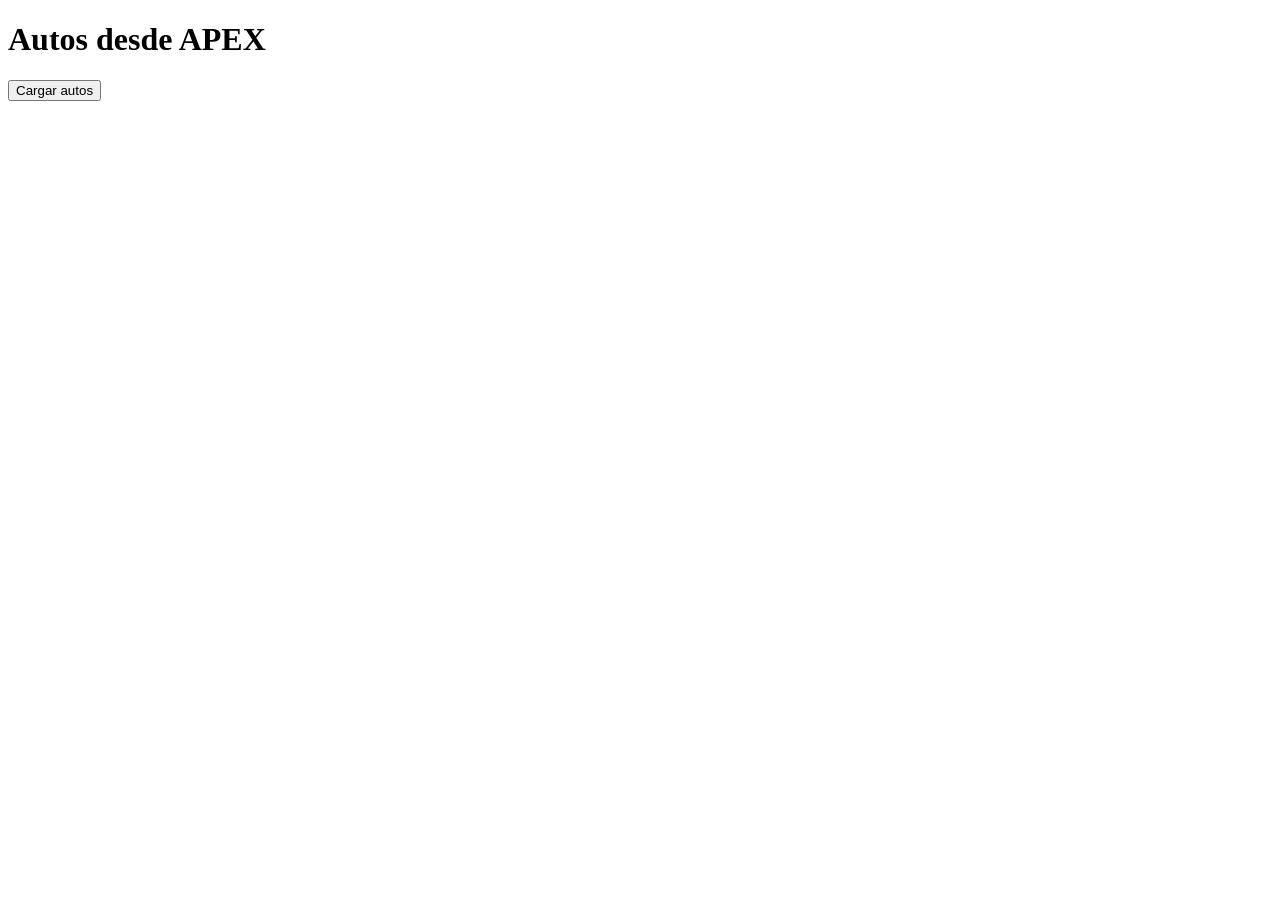
==== index.html @ 3cb40cb3 "segundo commit" ====
<!DOCTYPE html>
<html lang="es">
<head>
  <meta charset="UTF-8">
  <title>Autos disponibles</title>
</head>
<body>
  <h1>Autos desde APEX</h1>

  <button onclick="cargarAutos()">Cargar autos</button>

  <ul id="listaAutos"></ul>

  <script>
    const API_URL = "https://api.allorigins.win/raw?url=https://oracleapex.com/ords/tbdandres/alquiler/autos/";

    async function cargarAutos() {
  const lista = document.getElementById("listaAutos");
  lista.innerHTML = "Cargando...";

  try {
    const res = await fetch(API_URL);
    console.log(res);

    const data = await res.json();
    console.log(data);

    lista.innerHTML = "";

    data.items.forEach(auto => {
      const li = document.createElement("li");
      li.textContent = `${auto.marca} ${auto.modelo}`;
      lista.appendChild(li);
    });

  } catch (error) {
    console.error("ERROR:", error);
    lista.innerHTML = "Error al cargar autos";
  }
}
  </script>
</body>
</html>
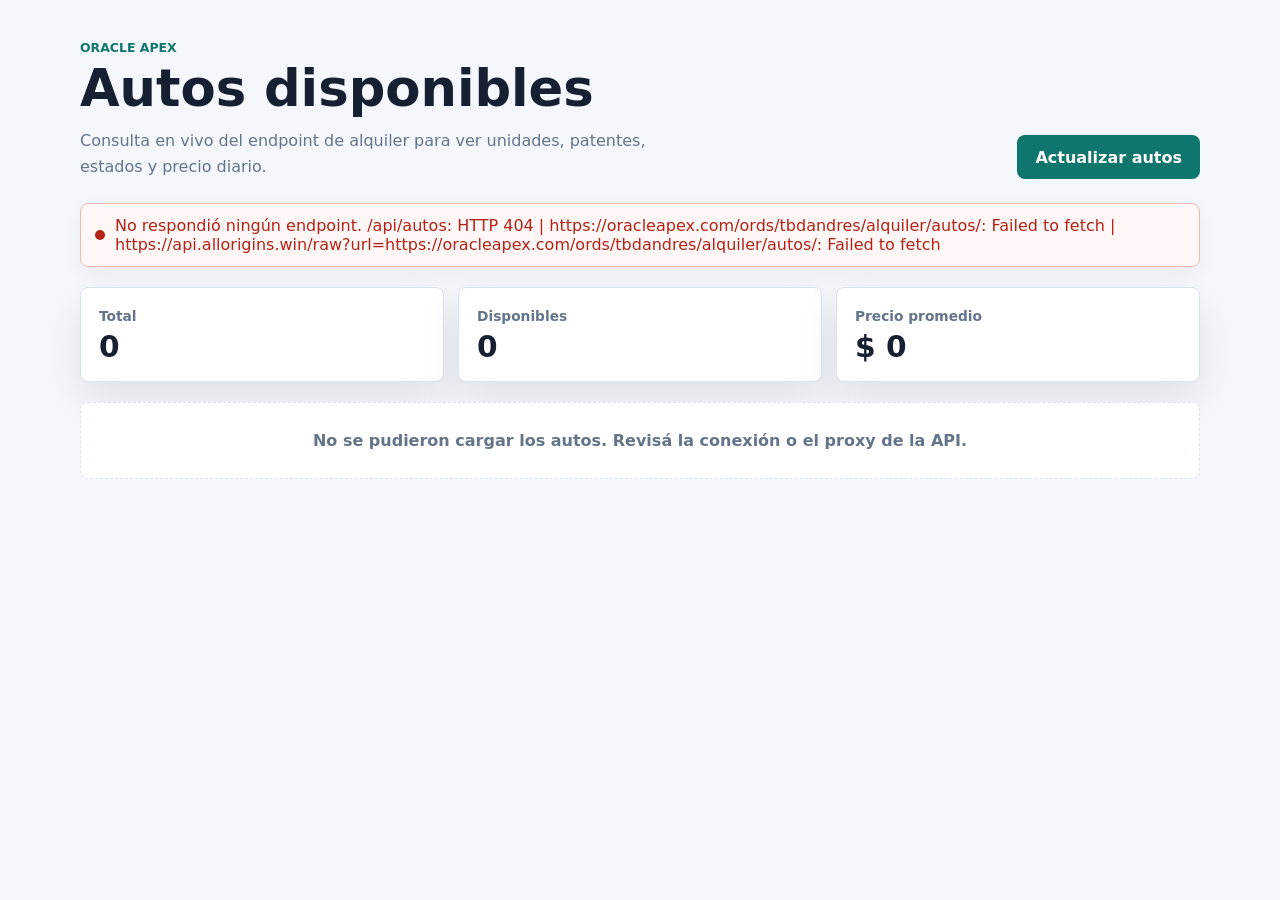
==== commit 500a3484: "codex changes" ====
--- a/index.html
+++ b/index.html
@@ -2,42 +2,480 @@
 <html lang="es">
 <head>
   <meta charset="UTF-8">
+  <meta name="viewport" content="width=device-width, initial-scale=1.0">
   <title>Autos disponibles</title>
+  <style>
+    :root {
+      color-scheme: light;
+      --bg: #f4f7fb;
+      --surface: #ffffff;
+      --surface-soft: #eef4fb;
+      --text: #172033;
+      --muted: #64748b;
+      --line: #d9e2ef;
+      --accent: #0f766e;
+      --accent-dark: #115e59;
+      --danger: #b42318;
+      --warning: #a15c07;
+      --success: #157347;
+      --shadow: 0 18px 40px rgba(15, 23, 42, 0.09);
+    }
+
+    * {
+      box-sizing: border-box;
+    }
+
+    body {
+      margin: 0;
+      min-height: 100vh;
+      background: var(--bg);
+      color: var(--text);
+      font-family: Inter, system-ui, -apple-system, BlinkMacSystemFont, "Segoe UI", sans-serif;
+    }
+
+    .app {
+      width: min(1120px, calc(100% - 32px));
+      margin: 0 auto;
+      padding: 40px 0;
+    }
+
+    .topbar {
+      display: flex;
+      align-items: end;
+      justify-content: space-between;
+      gap: 24px;
+      margin-bottom: 24px;
+    }
+
+    .eyebrow {
+      margin: 0 0 8px;
+      color: var(--accent);
+      font-size: 0.78rem;
+      font-weight: 800;
+      letter-spacing: 0;
+      text-transform: uppercase;
+    }
+
+    h1 {
+      margin: 0;
+      font-size: clamp(2rem, 4vw, 3.4rem);
+      line-height: 1;
+      letter-spacing: 0;
+    }
+
+    .subtitle {
+      max-width: 620px;
+      margin: 14px 0 0;
+      color: var(--muted);
+      font-size: 1rem;
+      line-height: 1.6;
+    }
+
+    .actions {
+      display: flex;
+      gap: 12px;
+      align-items: center;
+      flex-wrap: wrap;
+    }
+
+    button {
+      border: 0;
+      border-radius: 8px;
+      background: var(--accent);
+      color: #fff;
+      cursor: pointer;
+      font: inherit;
+      font-weight: 750;
+      min-height: 44px;
+      padding: 0 18px;
+      transition: background 160ms ease, transform 160ms ease;
+    }
+
+    button:hover {
+      background: var(--accent-dark);
+      transform: translateY(-1px);
+    }
+
+    button:disabled {
+      cursor: wait;
+      opacity: 0.7;
+      transform: none;
+    }
+
+    .status {
+      display: flex;
+      align-items: center;
+      gap: 10px;
+      min-height: 48px;
+      margin-bottom: 20px;
+      padding: 12px 14px;
+      border: 1px solid var(--line);
+      border-radius: 8px;
+      background: var(--surface);
+      box-shadow: 0 8px 24px rgba(15, 23, 42, 0.05);
+      color: var(--muted);
+    }
+
+    .status strong {
+      color: var(--text);
+    }
+
+    .status.error {
+      border-color: #f3b8b1;
+      background: #fff7f6;
+      color: var(--danger);
+    }
+
+    .status.success {
+      border-color: #b7dfcb;
+      background: #f2fbf6;
+      color: var(--success);
+    }
+
+    .dot {
+      width: 10px;
+      height: 10px;
+      flex: 0 0 auto;
+      border-radius: 50%;
+      background: currentColor;
+    }
+
+    .summary {
+      display: grid;
+      grid-template-columns: repeat(3, minmax(0, 1fr));
+      gap: 14px;
+      margin-bottom: 20px;
+    }
+
+    .metric {
+      min-height: 92px;
+      padding: 18px;
+      border: 1px solid var(--line);
+      border-radius: 8px;
+      background: var(--surface);
+      box-shadow: var(--shadow);
+    }
+
+    .metric span {
+      color: var(--muted);
+      font-size: 0.86rem;
+      font-weight: 700;
+    }
+
+    .metric strong {
+      display: block;
+      margin-top: 8px;
+      font-size: 1.85rem;
+      line-height: 1;
+    }
+
+    .grid {
+      display: grid;
+      grid-template-columns: repeat(auto-fit, minmax(240px, 1fr));
+      gap: 16px;
+    }
+
+    .car-card {
+      display: grid;
+      gap: 18px;
+      min-height: 250px;
+      padding: 20px;
+      border: 1px solid var(--line);
+      border-radius: 8px;
+      background: var(--surface);
+      box-shadow: var(--shadow);
+    }
+
+    .car-head {
+      display: flex;
+      align-items: flex-start;
+      justify-content: space-between;
+      gap: 14px;
+    }
+
+    .brand {
+      margin: 0;
+      font-size: 1.35rem;
+      line-height: 1.2;
+    }
+
+    .model {
+      margin: 5px 0 0;
+      color: var(--muted);
+      font-weight: 700;
+    }
+
+    .badge {
+      flex: 0 0 auto;
+      border-radius: 999px;
+      padding: 6px 10px;
+      background: var(--surface-soft);
+      color: var(--muted);
+      font-size: 0.78rem;
+      font-weight: 800;
+      text-transform: capitalize;
+    }
+
+    .badge.disponible {
+      background: #e7f7ed;
+      color: var(--success);
+    }
+
+    .badge.en_taller {
+      background: #fff4df;
+      color: var(--warning);
+    }
+
+    .details {
+      display: grid;
+      gap: 10px;
+      margin: 0;
+    }
+
+    .detail-row {
+      display: flex;
+      align-items: center;
+      justify-content: space-between;
+      gap: 16px;
+      padding-bottom: 10px;
+      border-bottom: 1px solid var(--line);
+    }
+
+    .detail-row dt {
+      color: var(--muted);
+      font-size: 0.86rem;
+      font-weight: 700;
+    }
+
+    .detail-row dd {
+      margin: 0;
+      text-align: right;
+      font-weight: 800;
+    }
+
+    .price {
+      align-self: end;
+      display: flex;
+      align-items: baseline;
+      justify-content: space-between;
+      gap: 12px;
+      padding-top: 2px;
+    }
+
+    .price span {
+      color: var(--muted);
+      font-size: 0.86rem;
+      font-weight: 700;
+    }
+
+    .price strong {
+      font-size: 1.55rem;
+      line-height: 1;
+    }
+
+    .empty {
+      grid-column: 1 / -1;
+      padding: 28px;
+      border: 1px dashed var(--line);
+      border-radius: 8px;
+      background: var(--surface);
+      color: var(--muted);
+      text-align: center;
+      font-weight: 700;
+    }
+
+    @media (max-width: 760px) {
+      .app {
+        width: min(100% - 20px, 1120px);
+        padding: 24px 0;
+      }
+
+      .topbar {
+        display: grid;
+        align-items: start;
+      }
+
+      .summary {
+        grid-template-columns: 1fr;
+      }
+
+      .actions,
+      button {
+        width: 100%;
+      }
+    }
+  </style>
 </head>
 <body>
-  <h1>Autos desde APEX</h1>
-
-  <button onclick="cargarAutos()">Cargar autos</button>
-
-  <ul id="listaAutos"></ul>
+  <main class="app">
+    <section class="topbar">
+      <div>
+        <p class="eyebrow">Oracle APEX</p>
+        <h1>Autos disponibles</h1>
+        <p class="subtitle">Consulta en vivo del endpoint de alquiler para ver unidades, patentes, estados y precio diario.</p>
+      </div>
+      <div class="actions">
+        <button id="refreshButton" type="button">Actualizar autos</button>
+      </div>
+    </section>
+
+    <div id="status" class="status" role="status" aria-live="polite">
+      <span class="dot"></span>
+      <span>Listo para consultar la API.</span>
+    </div>
+
+    <section class="summary" aria-label="Resumen de autos">
+      <article class="metric">
+        <span>Total</span>
+        <strong id="totalAutos">0</strong>
+      </article>
+      <article class="metric">
+        <span>Disponibles</span>
+        <strong id="autosDisponibles">0</strong>
+      </article>
+      <article class="metric">
+        <span>Precio promedio</span>
+        <strong id="precioPromedio">$0</strong>
+      </article>
+    </section>
+
+    <section id="autosGrid" class="grid" aria-label="Listado de autos"></section>
+  </main>
 
   <script>
-    const API_URL = "https://api.allorigins.win/raw?url=https://oracleapex.com/ords/tbdandres/alquiler/autos/";
+    const API_ENDPOINTS = [
+      "/api/autos",
+      "https://oracleapex.com/ords/tbdandres/alquiler/autos/",
+      "https://api.allorigins.win/raw?url=https://oracleapex.com/ords/tbdandres/alquiler/autos/"
+    ];
+
+    const refreshButton = document.getElementById("refreshButton");
+    const statusBox = document.getElementById("status");
+    const autosGrid = document.getElementById("autosGrid");
+    const totalAutos = document.getElementById("totalAutos");
+    const autosDisponibles = document.getElementById("autosDisponibles");
+    const precioPromedio = document.getElementById("precioPromedio");
+
+    const moneyFormatter = new Intl.NumberFormat("es-AR", {
+      style: "currency",
+      currency: "ARS",
+      maximumFractionDigits: 0
+    });
 
     async function cargarAutos() {
-  const lista = document.getElementById("listaAutos");
-  lista.innerHTML = "Cargando...";
-
-  try {
-    const res = await fetch(API_URL);
-    console.log(res);
-
-    const data = await res.json();
-    console.log(data);
-
-    lista.innerHTML = "";
-
-    data.items.forEach(auto => {
-      const li = document.createElement("li");
-      li.textContent = `${auto.marca} ${auto.modelo}`;
-      lista.appendChild(li);
-    });
-
-  } catch (error) {
-    console.error("ERROR:", error);
-    lista.innerHTML = "Error al cargar autos";
-  }
-}
+      setLoading(true);
+      setStatus("Consultando autos...", "loading");
+
+      try {
+        const { autos, source } = await obtenerAutos();
+        pintarResumen(autos);
+        pintarAutos(autos);
+        setStatus(`Se cargaron ${autos.length} autos desde ${source}.`, "success");
+      } catch (error) {
+        console.error("ERROR:", error);
+        pintarResumen([]);
+        autosGrid.innerHTML = '<div class="empty">No se pudieron cargar los autos. Revisá la conexión o el proxy de la API.</div>';
+        setStatus(error.message || "Error al cargar autos.", "error");
+      } finally {
+        setLoading(false);
+      }
+    }
+
+    async function obtenerAutos() {
+      const errores = [];
+
+      for (const endpoint of API_ENDPOINTS) {
+        try {
+          const response = await fetch(endpoint, {
+            headers: { "Accept": "application/json" }
+          });
+
+          if (!response.ok) {
+            throw new Error(`HTTP ${response.status}`);
+          }
+
+          const data = await response.json();
+          const autos = Array.isArray(data.items) ? data.items : [];
+          return { autos, source: endpoint };
+        } catch (error) {
+          errores.push(`${endpoint}: ${error.message}`);
+        }
+      }
+
+      throw new Error(`No respondió ningún endpoint. ${errores.join(" | ")}`);
+    }
+
+    function pintarResumen(autos) {
+      const disponibles = autos.filter(auto => auto.estado === "disponible").length;
+      const promedio = autos.length
+        ? autos.reduce((total, auto) => total + Number(auto.precio_dia || 0), 0) / autos.length
+        : 0;
+
+      totalAutos.textContent = autos.length;
+      autosDisponibles.textContent = disponibles;
+      precioPromedio.textContent = moneyFormatter.format(promedio);
+    }
+
+    function pintarAutos(autos) {
+      if (!autos.length) {
+        autosGrid.innerHTML = '<div class="empty">La API respondió, pero no trajo autos para mostrar.</div>';
+        return;
+      }
+
+      autosGrid.innerHTML = autos.map(auto => `
+        <article class="car-card">
+          <div class="car-head">
+            <div>
+              <h2 class="brand">${escapeHTML(auto.marca || "Sin marca")}</h2>
+              <p class="model">${escapeHTML(auto.modelo || "Sin modelo")}</p>
+            </div>
+            <span class="badge ${escapeHTML(auto.estado || "")}">${formatearEstado(auto.estado)}</span>
+          </div>
+
+          <dl class="details">
+            <div class="detail-row">
+              <dt>Patente</dt>
+              <dd>${escapeHTML(auto.patente || "-")}</dd>
+            </div>
+            <div class="detail-row">
+              <dt>ID auto</dt>
+              <dd>#${escapeHTML(auto.id_auto ?? "-")}</dd>
+            </div>
+          </dl>
+
+          <div class="price">
+            <span>Por día</span>
+            <strong>${moneyFormatter.format(Number(auto.precio_dia || 0))}</strong>
+          </div>
+        </article>
+      `).join("");
+    }
+
+    function setStatus(message, type) {
+      statusBox.className = `status ${type === "success" || type === "error" ? type : ""}`;
+      statusBox.innerHTML = `<span class="dot"></span><span>${escapeHTML(message)}</span>`;
+    }
+
+    function setLoading(isLoading) {
+      refreshButton.disabled = isLoading;
+      refreshButton.textContent = isLoading ? "Cargando..." : "Actualizar autos";
+    }
+
+    function formatearEstado(estado) {
+      return String(estado || "sin estado").replaceAll("_", " ");
+    }
+
+    function escapeHTML(value) {
+      return String(value)
+        .replaceAll("&", "&amp;")
+        .replaceAll("<", "&lt;")
+        .replaceAll(">", "&gt;")
+        .replaceAll('"', "&quot;")
+        .replaceAll("'", "&#039;");
+    }
+
+    refreshButton.addEventListener("click", cargarAutos);
+    cargarAutos();
   </script>
 </body>
-</html>+</html>
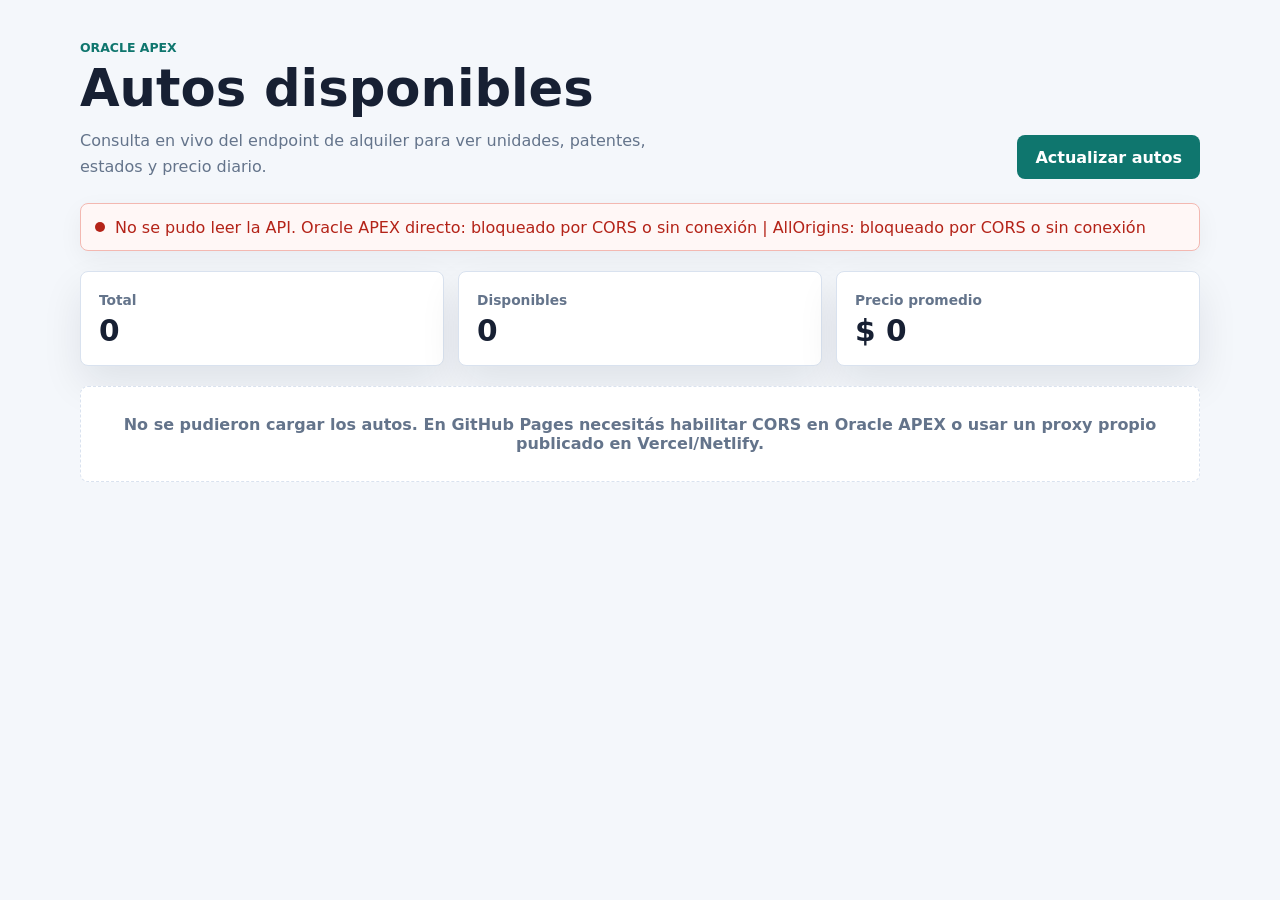
==== commit f05cb235: "codex2" ====
--- a/index.html
+++ b/index.html
@@ -132,6 +132,12 @@
       color: var(--success);
     }
 
+    .status.info {
+      border-color: #b8cceb;
+      background: #f6f9ff;
+      color: #285c9a;
+    }
+
     .dot {
       width: 10px;
       height: 10px;
@@ -343,11 +349,12 @@
   </main>
 
   <script>
-    const API_ENDPOINTS = [
-      "/api/autos",
-      "https://oracleapex.com/ords/tbdandres/alquiler/autos/",
-      "https://api.allorigins.win/raw?url=https://oracleapex.com/ords/tbdandres/alquiler/autos/"
-    ];
+    const APEX_AUTOS_URL = "https://oracleapex.com/ords/tbdandres/alquiler/autos/";
+
+    // En GitHub Pages no se ejecuta api/autos.js. Si publicas ese proxy en
+    // Vercel/Netlify, pega aca la URL completa, por ejemplo:
+    // const DEPLOYED_PROXY_URL = "https://tu-proyecto.vercel.app/api/autos";
+    const DEPLOYED_PROXY_URL = "";
 
     const refreshButton = document.getElementById("refreshButton");
     const statusBox = document.getElementById("status");
@@ -374,7 +381,12 @@
       } catch (error) {
         console.error("ERROR:", error);
         pintarResumen([]);
-        autosGrid.innerHTML = '<div class="empty">No se pudieron cargar los autos. Revisá la conexión o el proxy de la API.</div>';
+        autosGrid.innerHTML = `
+          <div class="empty">
+            No se pudieron cargar los autos. En GitHub Pages necesitás habilitar CORS en Oracle APEX
+            o usar un proxy propio publicado en Vercel/Netlify.
+          </div>
+        `;
         setStatus(error.message || "Error al cargar autos.", "error");
       } finally {
         setLoading(false);
@@ -383,12 +395,11 @@
 
     async function obtenerAutos() {
       const errores = [];
-
-      for (const endpoint of API_ENDPOINTS) {
+      const endpoints = obtenerEndpoints();
+
+      for (const endpoint of endpoints) {
         try {
-          const response = await fetch(endpoint, {
-            headers: { "Accept": "application/json" }
-          });
+          const response = await fetchConTimeout(endpoint.url, 9000);
 
           if (!response.ok) {
             throw new Error(`HTTP ${response.status}`);
@@ -396,13 +407,65 @@
 
           const data = await response.json();
           const autos = Array.isArray(data.items) ? data.items : [];
-          return { autos, source: endpoint };
+          return { autos, source: endpoint.name };
         } catch (error) {
-          errores.push(`${endpoint}: ${error.message}`);
+          errores.push(`${endpoint.name}: ${formatearErrorFetch(error)}`);
         }
       }
 
-      throw new Error(`No respondió ningún endpoint. ${errores.join(" | ")}`);
+      throw new Error(`No se pudo leer la API. ${errores.join(" | ")}`);
+    }
+
+    function obtenerEndpoints() {
+      const endpoints = [];
+      const host = window.location.hostname;
+      const esLocal = host === "localhost" || host === "127.0.0.1" || host === "";
+      const esGitHubPages = host.endsWith("github.io");
+
+      if (DEPLOYED_PROXY_URL) {
+        endpoints.push({ name: "proxy publicado", url: DEPLOYED_PROXY_URL });
+      }
+
+      if (esLocal) {
+        endpoints.push({ name: "proxy local /api/autos", url: "/api/autos" });
+      }
+
+      endpoints.push({ name: "Oracle APEX directo", url: APEX_AUTOS_URL });
+
+      if (!esGitHubPages) {
+        endpoints.push({
+          name: "AllOrigins",
+          url: `https://api.allorigins.win/raw?url=${encodeURIComponent(APEX_AUTOS_URL)}`
+        });
+      }
+
+      return endpoints;
+    }
+
+    async function fetchConTimeout(url, timeoutMs) {
+      const controller = new AbortController();
+      const timeout = setTimeout(() => controller.abort(), timeoutMs);
+
+      try {
+        return await fetch(url, {
+          signal: controller.signal,
+          headers: { "Accept": "application/json" }
+        });
+      } finally {
+        clearTimeout(timeout);
+      }
+    }
+
+    function formatearErrorFetch(error) {
+      if (error.name === "AbortError") {
+        return "agotó el tiempo de espera";
+      }
+
+      if (error.message === "Failed to fetch") {
+        return "bloqueado por CORS o sin conexión";
+      }
+
+      return error.message;
     }
 
     function pintarResumen(autos) {
@@ -452,7 +515,8 @@
     }
 
     function setStatus(message, type) {
-      statusBox.className = `status ${type === "success" || type === "error" ? type : ""}`;
+      const visibleType = ["success", "error", "info"].includes(type) ? type : "";
+      statusBox.className = `status ${visibleType}`;
       statusBox.innerHTML = `<span class="dot"></span><span>${escapeHTML(message)}</span>`;
     }
 
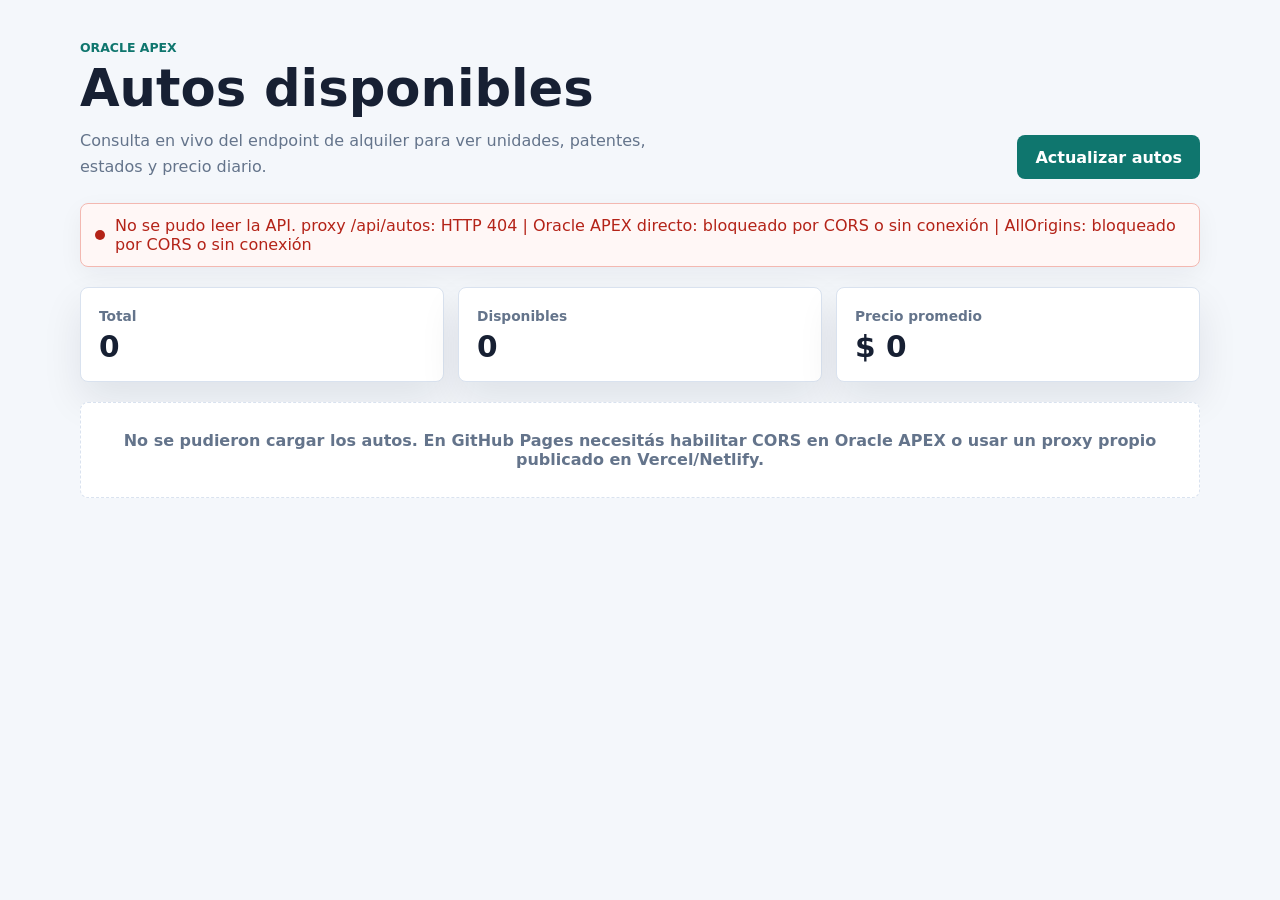
==== commit bbc9ffca: "codex3" ====
--- a/index.html
+++ b/index.html
@@ -351,8 +351,8 @@
   <script>
     const APEX_AUTOS_URL = "https://oracleapex.com/ords/tbdandres/alquiler/autos/";
 
-    // En GitHub Pages no se ejecuta api/autos.js. Si publicas ese proxy en
-    // Vercel/Netlify, pega aca la URL completa, por ejemplo:
+    // En GitHub Pages no se ejecuta api/autos.js. Si publicas este proyecto
+    // en Vercel, podes pegar aca esa URL completa para que Pages la use:
     // const DEPLOYED_PROXY_URL = "https://tu-proyecto.vercel.app/api/autos";
     const DEPLOYED_PROXY_URL = "";
 
@@ -426,8 +426,8 @@
         endpoints.push({ name: "proxy publicado", url: DEPLOYED_PROXY_URL });
       }
 
-      if (esLocal) {
-        endpoints.push({ name: "proxy local /api/autos", url: "/api/autos" });
+      if (!esGitHubPages || esLocal) {
+        endpoints.push({ name: "proxy /api/autos", url: "/api/autos" });
       }
 
       endpoints.push({ name: "Oracle APEX directo", url: APEX_AUTOS_URL });
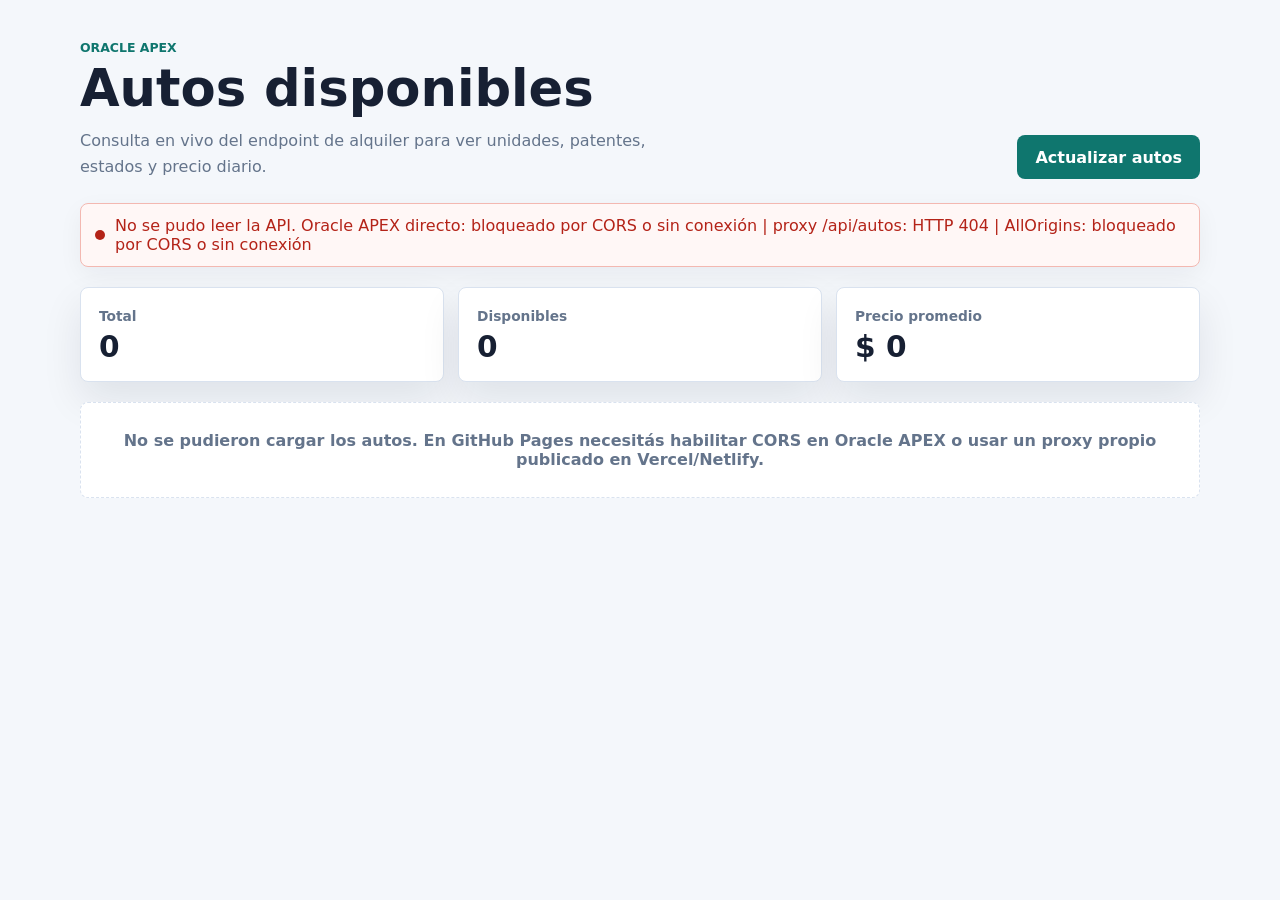
==== commit d7bfd1da: "code43" ====
--- a/index.html
+++ b/index.html
@@ -397,6 +397,10 @@
       const errores = [];
       const endpoints = obtenerEndpoints();
 
+      if (!endpoints.length) {
+        throw new Error("Estas en GitHub Pages. Pega una URL de Vercel/Netlify en DEPLOYED_PROXY_URL o habilita CORS en Oracle APEX.");
+      }
+
       for (const endpoint of endpoints) {
         try {
           const response = await fetchConTimeout(endpoint.url, 9000);
@@ -426,13 +430,17 @@
         endpoints.push({ name: "proxy publicado", url: DEPLOYED_PROXY_URL });
       }
 
-      if (!esGitHubPages || esLocal) {
-        endpoints.push({ name: "proxy /api/autos", url: "/api/autos" });
-      }
-
-      endpoints.push({ name: "Oracle APEX directo", url: APEX_AUTOS_URL });
-
       if (!esGitHubPages) {
+        endpoints.push({ name: "Oracle APEX directo", url: APEX_AUTOS_URL });
+
+        if (!esLocal) {
+          endpoints.push({ name: "proxy /api/autos", url: "/api/autos" });
+        }
+
+        if (esLocal) {
+          endpoints.push({ name: "proxy local /api/autos", url: "/api/autos" });
+        }
+
         endpoints.push({
           name: "AllOrigins",
           url: `https://api.allorigins.win/raw?url=${encodeURIComponent(APEX_AUTOS_URL)}`
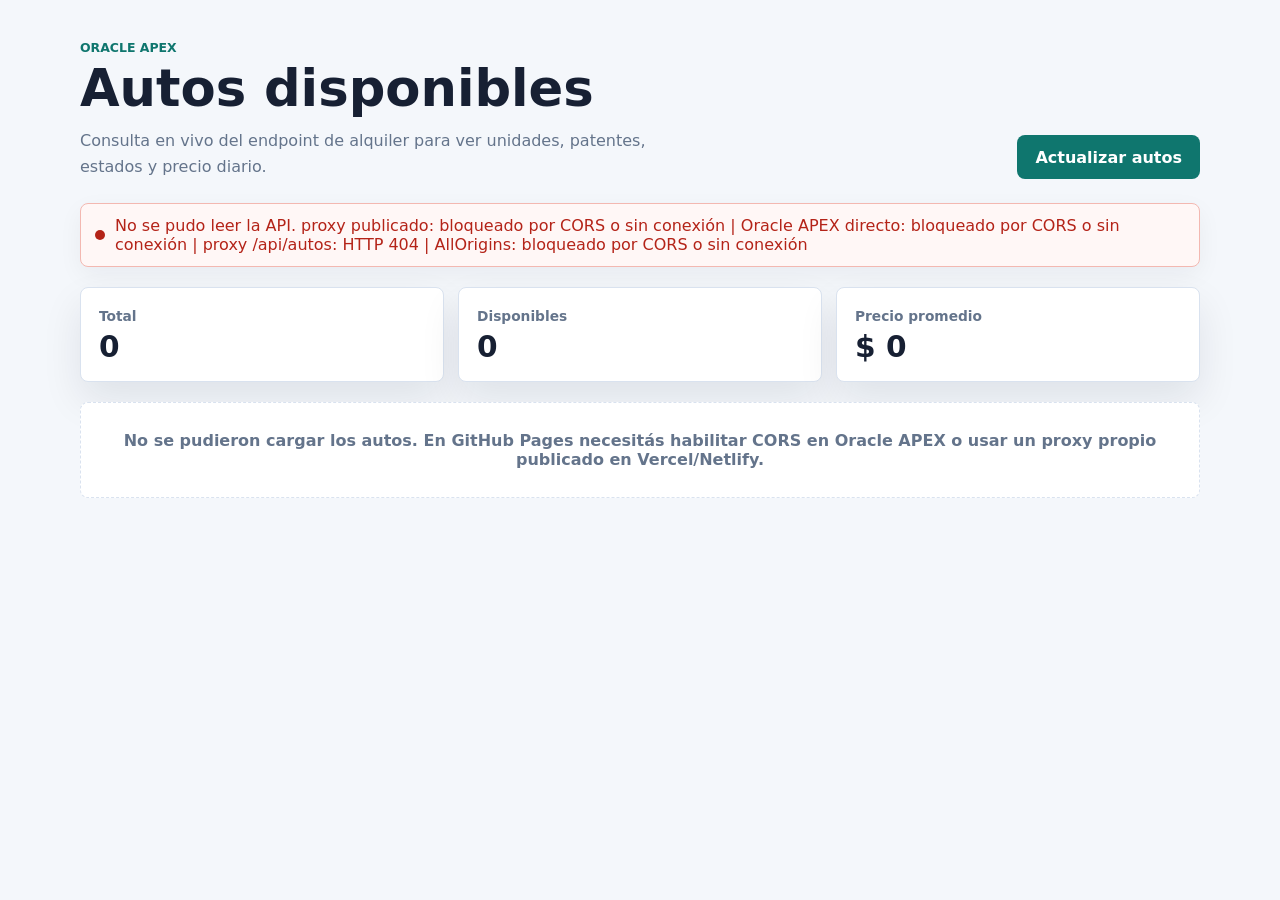
==== commit 1947f5d8: "code5" ====
--- a/index.html
+++ b/index.html
@@ -354,7 +354,8 @@
     // En GitHub Pages no se ejecuta api/autos.js. Si publicas este proyecto
     // en Vercel, podes pegar aca esa URL completa para que Pages la use:
     // const DEPLOYED_PROXY_URL = "https://tu-proyecto.vercel.app/api/autos";
-    const DEPLOYED_PROXY_URL = "";
+    const DEPLOYED_PROXY_URL = "https://alquiler-front-alpha.vercel.app/api/autos";
+
 
     const refreshButton = document.getElementById("refreshButton");
     const statusBox = document.getElementById("status");
@@ -397,10 +398,6 @@
       const errores = [];
       const endpoints = obtenerEndpoints();
 
-      if (!endpoints.length) {
-        throw new Error("Estas en GitHub Pages. Pega una URL de Vercel/Netlify en DEPLOYED_PROXY_URL o habilita CORS en Oracle APEX.");
-      }
-
       for (const endpoint of endpoints) {
         try {
           const response = await fetchConTimeout(endpoint.url, 9000);
@@ -430,9 +427,9 @@
         endpoints.push({ name: "proxy publicado", url: DEPLOYED_PROXY_URL });
       }
 
+      endpoints.push({ name: "Oracle APEX directo", url: APEX_AUTOS_URL });
+
       if (!esGitHubPages) {
-        endpoints.push({ name: "Oracle APEX directo", url: APEX_AUTOS_URL });
-
         if (!esLocal) {
           endpoints.push({ name: "proxy /api/autos", url: "/api/autos" });
         }
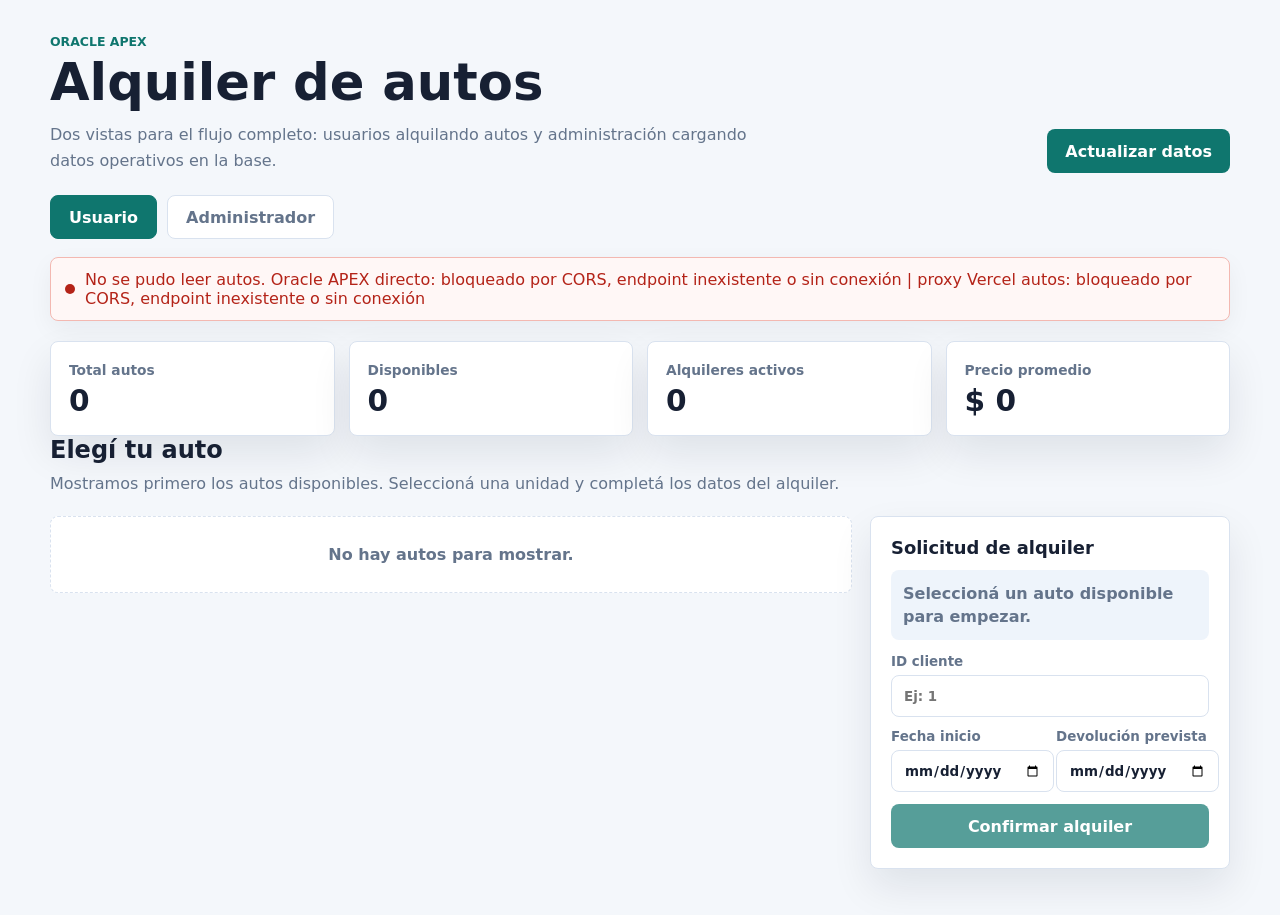
==== commit 465ed340: "desestructuracion" ====
--- a/index.html
+++ b/index.html
@@ -3,336 +3,35 @@
 <head>
   <meta charset="UTF-8">
   <meta name="viewport" content="width=device-width, initial-scale=1.0">
-  <title>Autos disponibles</title>
-  <style>
-    :root {
-      color-scheme: light;
-      --bg: #f4f7fb;
-      --surface: #ffffff;
-      --surface-soft: #eef4fb;
-      --text: #172033;
-      --muted: #64748b;
-      --line: #d9e2ef;
-      --accent: #0f766e;
-      --accent-dark: #115e59;
-      --danger: #b42318;
-      --warning: #a15c07;
-      --success: #157347;
-      --shadow: 0 18px 40px rgba(15, 23, 42, 0.09);
-    }
-
-    * {
-      box-sizing: border-box;
-    }
-
-    body {
-      margin: 0;
-      min-height: 100vh;
-      background: var(--bg);
-      color: var(--text);
-      font-family: Inter, system-ui, -apple-system, BlinkMacSystemFont, "Segoe UI", sans-serif;
-    }
-
-    .app {
-      width: min(1120px, calc(100% - 32px));
-      margin: 0 auto;
-      padding: 40px 0;
-    }
-
-    .topbar {
-      display: flex;
-      align-items: end;
-      justify-content: space-between;
-      gap: 24px;
-      margin-bottom: 24px;
-    }
-
-    .eyebrow {
-      margin: 0 0 8px;
-      color: var(--accent);
-      font-size: 0.78rem;
-      font-weight: 800;
-      letter-spacing: 0;
-      text-transform: uppercase;
-    }
-
-    h1 {
-      margin: 0;
-      font-size: clamp(2rem, 4vw, 3.4rem);
-      line-height: 1;
-      letter-spacing: 0;
-    }
-
-    .subtitle {
-      max-width: 620px;
-      margin: 14px 0 0;
-      color: var(--muted);
-      font-size: 1rem;
-      line-height: 1.6;
-    }
-
-    .actions {
-      display: flex;
-      gap: 12px;
-      align-items: center;
-      flex-wrap: wrap;
-    }
-
-    button {
-      border: 0;
-      border-radius: 8px;
-      background: var(--accent);
-      color: #fff;
-      cursor: pointer;
-      font: inherit;
-      font-weight: 750;
-      min-height: 44px;
-      padding: 0 18px;
-      transition: background 160ms ease, transform 160ms ease;
-    }
-
-    button:hover {
-      background: var(--accent-dark);
-      transform: translateY(-1px);
-    }
-
-    button:disabled {
-      cursor: wait;
-      opacity: 0.7;
-      transform: none;
-    }
-
-    .status {
-      display: flex;
-      align-items: center;
-      gap: 10px;
-      min-height: 48px;
-      margin-bottom: 20px;
-      padding: 12px 14px;
-      border: 1px solid var(--line);
-      border-radius: 8px;
-      background: var(--surface);
-      box-shadow: 0 8px 24px rgba(15, 23, 42, 0.05);
-      color: var(--muted);
-    }
-
-    .status strong {
-      color: var(--text);
-    }
-
-    .status.error {
-      border-color: #f3b8b1;
-      background: #fff7f6;
-      color: var(--danger);
-    }
-
-    .status.success {
-      border-color: #b7dfcb;
-      background: #f2fbf6;
-      color: var(--success);
-    }
-
-    .status.info {
-      border-color: #b8cceb;
-      background: #f6f9ff;
-      color: #285c9a;
-    }
-
-    .dot {
-      width: 10px;
-      height: 10px;
-      flex: 0 0 auto;
-      border-radius: 50%;
-      background: currentColor;
-    }
-
-    .summary {
-      display: grid;
-      grid-template-columns: repeat(3, minmax(0, 1fr));
-      gap: 14px;
-      margin-bottom: 20px;
-    }
-
-    .metric {
-      min-height: 92px;
-      padding: 18px;
-      border: 1px solid var(--line);
-      border-radius: 8px;
-      background: var(--surface);
-      box-shadow: var(--shadow);
-    }
-
-    .metric span {
-      color: var(--muted);
-      font-size: 0.86rem;
-      font-weight: 700;
-    }
-
-    .metric strong {
-      display: block;
-      margin-top: 8px;
-      font-size: 1.85rem;
-      line-height: 1;
-    }
-
-    .grid {
-      display: grid;
-      grid-template-columns: repeat(auto-fit, minmax(240px, 1fr));
-      gap: 16px;
-    }
-
-    .car-card {
-      display: grid;
-      gap: 18px;
-      min-height: 250px;
-      padding: 20px;
-      border: 1px solid var(--line);
-      border-radius: 8px;
-      background: var(--surface);
-      box-shadow: var(--shadow);
-    }
-
-    .car-head {
-      display: flex;
-      align-items: flex-start;
-      justify-content: space-between;
-      gap: 14px;
-    }
-
-    .brand {
-      margin: 0;
-      font-size: 1.35rem;
-      line-height: 1.2;
-    }
-
-    .model {
-      margin: 5px 0 0;
-      color: var(--muted);
-      font-weight: 700;
-    }
-
-    .badge {
-      flex: 0 0 auto;
-      border-radius: 999px;
-      padding: 6px 10px;
-      background: var(--surface-soft);
-      color: var(--muted);
-      font-size: 0.78rem;
-      font-weight: 800;
-      text-transform: capitalize;
-    }
-
-    .badge.disponible {
-      background: #e7f7ed;
-      color: var(--success);
-    }
-
-    .badge.en_taller {
-      background: #fff4df;
-      color: var(--warning);
-    }
-
-    .details {
-      display: grid;
-      gap: 10px;
-      margin: 0;
-    }
-
-    .detail-row {
-      display: flex;
-      align-items: center;
-      justify-content: space-between;
-      gap: 16px;
-      padding-bottom: 10px;
-      border-bottom: 1px solid var(--line);
-    }
-
-    .detail-row dt {
-      color: var(--muted);
-      font-size: 0.86rem;
-      font-weight: 700;
-    }
-
-    .detail-row dd {
-      margin: 0;
-      text-align: right;
-      font-weight: 800;
-    }
-
-    .price {
-      align-self: end;
-      display: flex;
-      align-items: baseline;
-      justify-content: space-between;
-      gap: 12px;
-      padding-top: 2px;
-    }
-
-    .price span {
-      color: var(--muted);
-      font-size: 0.86rem;
-      font-weight: 700;
-    }
-
-    .price strong {
-      font-size: 1.55rem;
-      line-height: 1;
-    }
-
-    .empty {
-      grid-column: 1 / -1;
-      padding: 28px;
-      border: 1px dashed var(--line);
-      border-radius: 8px;
-      background: var(--surface);
-      color: var(--muted);
-      text-align: center;
-      font-weight: 700;
-    }
-
-    @media (max-width: 760px) {
-      .app {
-        width: min(100% - 20px, 1120px);
-        padding: 24px 0;
-      }
-
-      .topbar {
-        display: grid;
-        align-items: start;
-      }
-
-      .summary {
-        grid-template-columns: 1fr;
-      }
-
-      .actions,
-      button {
-        width: 100%;
-      }
-    }
-  </style>
+  <title>Alquiler de autos</title>
+  <link rel="stylesheet" href="css/styles.css">
 </head>
 <body>
   <main class="app">
     <section class="topbar">
       <div>
         <p class="eyebrow">Oracle APEX</p>
-        <h1>Autos disponibles</h1>
-        <p class="subtitle">Consulta en vivo del endpoint de alquiler para ver unidades, patentes, estados y precio diario.</p>
+        <h1>Alquiler de autos</h1>
+        <p class="subtitle">Dos vistas para el flujo completo: usuarios alquilando autos y administración cargando datos operativos en la base.</p>
       </div>
       <div class="actions">
-        <button id="refreshButton" type="button">Actualizar autos</button>
-      </div>
-    </section>
+        <button id="refreshButton" type="button">Actualizar datos</button>
+      </div>
+    </section>
+
+    <nav class="tabs" aria-label="Vistas">
+      <button class="tab-button active" type="button" data-view="usuario">Usuario</button>
+      <button class="tab-button" type="button" data-view="admin">Administrador</button>
+    </nav>
 
     <div id="status" class="status" role="status" aria-live="polite">
       <span class="dot"></span>
       <span>Listo para consultar la API.</span>
     </div>
 
-    <section class="summary" aria-label="Resumen de autos">
-      <article class="metric">
-        <span>Total</span>
+    <section class="summary" aria-label="Resumen">
+      <article class="metric">
+        <span>Total autos</span>
         <strong id="totalAutos">0</strong>
       </article>
       <article class="metric">
@@ -340,211 +39,213 @@
         <strong id="autosDisponibles">0</strong>
       </article>
       <article class="metric">
+        <span>Alquileres activos</span>
+        <strong id="alquileresActivos">0</strong>
+      </article>
+      <article class="metric">
         <span>Precio promedio</span>
         <strong id="precioPromedio">$0</strong>
       </article>
     </section>
 
-    <section id="autosGrid" class="grid" aria-label="Listado de autos"></section>
+    <section id="usuarioView" class="view active">
+      <div class="section-head">
+        <div>
+          <h2>Elegí tu auto</h2>
+          <p>Mostramos primero los autos disponibles. Seleccioná una unidad y completá los datos del alquiler.</p>
+        </div>
+      </div>
+
+      <div class="catalog">
+        <section id="autosGrid" class="grid" aria-label="Listado de autos"></section>
+
+        <aside class="panel sticky">
+          <h3>Solicitud de alquiler</h3>
+          <p id="selectedCar" class="selected-car">Seleccioná un auto disponible para empezar.</p>
+
+          <form id="alquilerForm" class="form-grid">
+            <input id="alquilerIdAuto" name="id_auto" type="hidden">
+
+            <label>
+              ID cliente
+              <input name="id_cliente" type="number" min="1" placeholder="Ej: 1" required>
+            </label>
+
+            <div class="form-grid two">
+              <label>
+                Fecha inicio
+                <input name="fecha_inicio" type="date" required>
+              </label>
+              <label>
+                Devolución prevista
+                <input name="fecha_devolucion_prevista" type="date" required>
+              </label>
+            </div>
+
+            <button id="submitAlquiler" type="submit" disabled>Confirmar alquiler</button>
+          </form>
+        </aside>
+      </div>
+    </section>
+
+    <section id="adminView" class="view">
+      <div class="section-head">
+        <div>
+          <h2>Backoffice</h2>
+          <p>Alta rápida de autos, clientes y alquileres. Requiere que existan los templates REST en ORDS.</p>
+        </div>
+      </div>
+
+      <div class="admin-layout">
+        <article class="panel">
+          <h3>Cargar auto</h3>
+          <form id="autoForm" class="form-grid">
+            <label>
+              Marca
+              <input name="marca" placeholder="Ford" required>
+            </label>
+            <label>
+              Modelo
+              <input name="modelo" placeholder="Ka" required>
+            </label>
+            <label>
+              Patente
+              <input name="patente" placeholder="AA123BB" required>
+            </label>
+            <div class="form-grid two">
+              <label>
+                Estado
+                <select name="estado" required>
+                  <option value="disponible">Disponible</option>
+                  <option value="en_taller">En taller</option>
+                  <option value="alquilado">Alquilado</option>
+                </select>
+              </label>
+              <label>
+                Precio día
+                <input name="precio_dia" type="number" min="0" step="1" required>
+              </label>
+            </div>
+            <button type="submit">Guardar auto</button>
+          </form>
+        </article>
+
+        <article class="panel">
+          <h3>Cargar cliente</h3>
+          <form id="clienteForm" class="form-grid">
+            <div class="form-grid two">
+              <label>
+                Nombre
+                <input name="nombre" required>
+              </label>
+              <label>
+                Apellido
+                <input name="apellido" required>
+              </label>
+            </div>
+            <label>
+              DNI
+              <input name="dni" required>
+            </label>
+            <label>
+              Email
+              <input name="email" type="email">
+            </label>
+            <label>
+              Teléfono
+              <input name="telefono">
+            </label>
+            <button type="submit">Guardar cliente</button>
+          </form>
+        </article>
+
+        <article class="panel">
+          <h3>Cargar alquiler</h3>
+          <form id="adminAlquilerForm" class="form-grid">
+            <div class="form-grid two">
+              <label>
+                ID cliente
+                <input name="id_cliente" type="number" min="1" required>
+              </label>
+              <label>
+                ID auto
+                <input name="id_auto" type="number" min="1" required>
+              </label>
+            </div>
+            <div class="form-grid two">
+              <label>
+                Fecha inicio
+                <input name="fecha_inicio" type="date" required>
+              </label>
+              <label>
+                Devolución prevista
+                <input name="fecha_devolucion_prevista" type="date" required>
+              </label>
+            </div>
+            <label>
+              Estado
+              <select name="estado" required>
+                <option value="activo">Activo</option>
+                <option value="finalizado">Finalizado</option>
+                <option value="cancelado">Cancelado</option>
+              </select>
+            </label>
+            <button type="submit">Guardar alquiler</button>
+          </form>
+        </article>
+      </div>
+
+      <article class="panel table-panel">
+        <div class="section-head">
+          <div>
+            <h3>Autos</h3>
+            <p>Datos actuales del endpoint de autos.</p>
+          </div>
+        </div>
+        <div class="table-wrap">
+          <table>
+            <thead>
+              <tr>
+                <th>ID</th>
+                <th>Marca</th>
+                <th>Modelo</th>
+                <th>Patente</th>
+                <th>Estado</th>
+                <th>Precio día</th>
+              </tr>
+            </thead>
+            <tbody id="autosTableBody"></tbody>
+          </table>
+        </div>
+      </article>
+
+      <article class="panel table-panel">
+        <div class="section-head">
+          <div>
+            <h3>Alquileres</h3>
+            <p>Si el endpoint `/alquileres/` está publicado, se listan acá.</p>
+          </div>
+        </div>
+        <div class="table-wrap">
+          <table>
+            <thead>
+              <tr>
+                <th>ID</th>
+                <th>Cliente</th>
+                <th>Auto</th>
+                <th>Inicio</th>
+                <th>Prevista</th>
+                <th>Real</th>
+                <th>Estado</th>
+              </tr>
+            </thead>
+            <tbody id="alquileresTableBody"></tbody>
+          </table>
+        </div>
+      </article>
+    </section>
   </main>
 
-  <script>
-    const APEX_AUTOS_URL = "https://oracleapex.com/ords/tbdandres/alquiler/autos/";
-
-    // En GitHub Pages no se ejecuta api/autos.js. Si publicas este proyecto
-    // en Vercel, podes pegar aca esa URL completa para que Pages la use:
-    // const DEPLOYED_PROXY_URL = "https://tu-proyecto.vercel.app/api/autos";
-    const DEPLOYED_PROXY_URL = "https://alquiler-front-alpha.vercel.app/api/autos";
-
-
-    const refreshButton = document.getElementById("refreshButton");
-    const statusBox = document.getElementById("status");
-    const autosGrid = document.getElementById("autosGrid");
-    const totalAutos = document.getElementById("totalAutos");
-    const autosDisponibles = document.getElementById("autosDisponibles");
-    const precioPromedio = document.getElementById("precioPromedio");
-
-    const moneyFormatter = new Intl.NumberFormat("es-AR", {
-      style: "currency",
-      currency: "ARS",
-      maximumFractionDigits: 0
-    });
-
-    async function cargarAutos() {
-      setLoading(true);
-      setStatus("Consultando autos...", "loading");
-
-      try {
-        const { autos, source } = await obtenerAutos();
-        pintarResumen(autos);
-        pintarAutos(autos);
-        setStatus(`Se cargaron ${autos.length} autos desde ${source}.`, "success");
-      } catch (error) {
-        console.error("ERROR:", error);
-        pintarResumen([]);
-        autosGrid.innerHTML = `
-          <div class="empty">
-            No se pudieron cargar los autos. En GitHub Pages necesitás habilitar CORS en Oracle APEX
-            o usar un proxy propio publicado en Vercel/Netlify.
-          </div>
-        `;
-        setStatus(error.message || "Error al cargar autos.", "error");
-      } finally {
-        setLoading(false);
-      }
-    }
-
-    async function obtenerAutos() {
-      const errores = [];
-      const endpoints = obtenerEndpoints();
-
-      for (const endpoint of endpoints) {
-        try {
-          const response = await fetchConTimeout(endpoint.url, 9000);
-
-          if (!response.ok) {
-            throw new Error(`HTTP ${response.status}`);
-          }
-
-          const data = await response.json();
-          const autos = Array.isArray(data.items) ? data.items : [];
-          return { autos, source: endpoint.name };
-        } catch (error) {
-          errores.push(`${endpoint.name}: ${formatearErrorFetch(error)}`);
-        }
-      }
-
-      throw new Error(`No se pudo leer la API. ${errores.join(" | ")}`);
-    }
-
-    function obtenerEndpoints() {
-      const endpoints = [];
-      const host = window.location.hostname;
-      const esLocal = host === "localhost" || host === "127.0.0.1" || host === "";
-      const esGitHubPages = host.endsWith("github.io");
-
-      if (DEPLOYED_PROXY_URL) {
-        endpoints.push({ name: "proxy publicado", url: DEPLOYED_PROXY_URL });
-      }
-
-      endpoints.push({ name: "Oracle APEX directo", url: APEX_AUTOS_URL });
-
-      if (!esGitHubPages) {
-        if (!esLocal) {
-          endpoints.push({ name: "proxy /api/autos", url: "/api/autos" });
-        }
-
-        if (esLocal) {
-          endpoints.push({ name: "proxy local /api/autos", url: "/api/autos" });
-        }
-
-        endpoints.push({
-          name: "AllOrigins",
-          url: `https://api.allorigins.win/raw?url=${encodeURIComponent(APEX_AUTOS_URL)}`
-        });
-      }
-
-      return endpoints;
-    }
-
-    async function fetchConTimeout(url, timeoutMs) {
-      const controller = new AbortController();
-      const timeout = setTimeout(() => controller.abort(), timeoutMs);
-
-      try {
-        return await fetch(url, {
-          signal: controller.signal,
-          headers: { "Accept": "application/json" }
-        });
-      } finally {
-        clearTimeout(timeout);
-      }
-    }
-
-    function formatearErrorFetch(error) {
-      if (error.name === "AbortError") {
-        return "agotó el tiempo de espera";
-      }
-
-      if (error.message === "Failed to fetch") {
-        return "bloqueado por CORS o sin conexión";
-      }
-
-      return error.message;
-    }
-
-    function pintarResumen(autos) {
-      const disponibles = autos.filter(auto => auto.estado === "disponible").length;
-      const promedio = autos.length
-        ? autos.reduce((total, auto) => total + Number(auto.precio_dia || 0), 0) / autos.length
-        : 0;
-
-      totalAutos.textContent = autos.length;
-      autosDisponibles.textContent = disponibles;
-      precioPromedio.textContent = moneyFormatter.format(promedio);
-    }
-
-    function pintarAutos(autos) {
-      if (!autos.length) {
-        autosGrid.innerHTML = '<div class="empty">La API respondió, pero no trajo autos para mostrar.</div>';
-        return;
-      }
-
-      autosGrid.innerHTML = autos.map(auto => `
-        <article class="car-card">
-          <div class="car-head">
-            <div>
-              <h2 class="brand">${escapeHTML(auto.marca || "Sin marca")}</h2>
-              <p class="model">${escapeHTML(auto.modelo || "Sin modelo")}</p>
-            </div>
-            <span class="badge ${escapeHTML(auto.estado || "")}">${formatearEstado(auto.estado)}</span>
-          </div>
-
-          <dl class="details">
-            <div class="detail-row">
-              <dt>Patente</dt>
-              <dd>${escapeHTML(auto.patente || "-")}</dd>
-            </div>
-            <div class="detail-row">
-              <dt>ID auto</dt>
-              <dd>#${escapeHTML(auto.id_auto ?? "-")}</dd>
-            </div>
-          </dl>
-
-          <div class="price">
-            <span>Por día</span>
-            <strong>${moneyFormatter.format(Number(auto.precio_dia || 0))}</strong>
-          </div>
-        </article>
-      `).join("");
-    }
-
-    function setStatus(message, type) {
-      const visibleType = ["success", "error", "info"].includes(type) ? type : "";
-      statusBox.className = `status ${visibleType}`;
-      statusBox.innerHTML = `<span class="dot"></span><span>${escapeHTML(message)}</span>`;
-    }
-
-    function setLoading(isLoading) {
-      refreshButton.disabled = isLoading;
-      refreshButton.textContent = isLoading ? "Cargando..." : "Actualizar autos";
-    }
-
-    function formatearEstado(estado) {
-      return String(estado || "sin estado").replaceAll("_", " ");
-    }
-
-    function escapeHTML(value) {
-      return String(value)
-        .replaceAll("&", "&amp;")
-        .replaceAll("<", "&lt;")
-        .replaceAll(">", "&gt;")
-        .replaceAll('"', "&quot;")
-        .replaceAll("'", "&#039;");
-    }
-
-    refreshButton.addEventListener("click", cargarAutos);
-    cargarAutos();
-  </script>
+  <script src="js/app.js" defer></script>
 </body>
 </html>
--- a/css/styles.css
+++ b/css/styles.css
@@ -0,0 +1,491 @@
+    :root {
+      color-scheme: light;
+      --bg: #f4f7fb;
+      --surface: #ffffff;
+      --surface-soft: #eef4fb;
+      --text: #172033;
+      --muted: #64748b;
+      --line: #d9e2ef;
+      --accent: #0f766e;
+      --accent-dark: #115e59;
+      --danger: #b42318;
+      --warning: #a15c07;
+      --success: #157347;
+      --shadow: 0 18px 40px rgba(15, 23, 42, 0.09);
+    }
+
+    * {
+      box-sizing: border-box;
+    }
+
+    body {
+      margin: 0;
+      min-height: 100vh;
+      background: var(--bg);
+      color: var(--text);
+      font-family: Inter, system-ui, -apple-system, BlinkMacSystemFont, "Segoe UI", sans-serif;
+    }
+
+    .app {
+      width: min(1180px, calc(100% - 32px));
+      margin: 0 auto;
+      padding: 34px 0 46px;
+    }
+
+    .topbar {
+      display: flex;
+      align-items: end;
+      justify-content: space-between;
+      gap: 24px;
+      margin-bottom: 22px;
+    }
+
+    .eyebrow {
+      margin: 0 0 8px;
+      color: var(--accent);
+      font-size: 0.78rem;
+      font-weight: 800;
+      letter-spacing: 0;
+      text-transform: uppercase;
+    }
+
+    h1 {
+      margin: 0;
+      font-size: clamp(2rem, 4vw, 3.4rem);
+      line-height: 1;
+      letter-spacing: 0;
+    }
+
+    h2,
+    h3 {
+      margin: 0;
+      letter-spacing: 0;
+    }
+
+    .subtitle {
+      max-width: 720px;
+      margin: 14px 0 0;
+      color: var(--muted);
+      font-size: 1rem;
+      line-height: 1.6;
+    }
+
+    .actions,
+    .tabs,
+    .inline-actions {
+      display: flex;
+      gap: 10px;
+      align-items: center;
+      flex-wrap: wrap;
+    }
+
+    .tabs {
+      margin-bottom: 18px;
+    }
+
+    button,
+    .tab-button {
+      border: 0;
+      border-radius: 8px;
+      background: var(--accent);
+      color: #fff;
+      cursor: pointer;
+      font: inherit;
+      font-weight: 750;
+      min-height: 44px;
+      padding: 0 18px;
+      transition: background 160ms ease, transform 160ms ease;
+    }
+
+    button:hover,
+    .tab-button:hover {
+      background: var(--accent-dark);
+      transform: translateY(-1px);
+    }
+
+    button:disabled {
+      cursor: wait;
+      opacity: 0.7;
+      transform: none;
+    }
+
+    .tab-button {
+      border: 1px solid var(--line);
+      background: var(--surface);
+      color: var(--muted);
+    }
+
+    .tab-button.active {
+      border-color: var(--accent);
+      background: var(--accent);
+      color: #fff;
+    }
+
+    .secondary-button {
+      border: 1px solid var(--line);
+      background: var(--surface);
+      color: var(--text);
+    }
+
+    .secondary-button:hover {
+      background: var(--surface-soft);
+      color: var(--text);
+    }
+
+    .status {
+      display: flex;
+      align-items: center;
+      gap: 10px;
+      min-height: 48px;
+      margin-bottom: 20px;
+      padding: 12px 14px;
+      border: 1px solid var(--line);
+      border-radius: 8px;
+      background: var(--surface);
+      box-shadow: 0 8px 24px rgba(15, 23, 42, 0.05);
+      color: var(--muted);
+    }
+
+    .status.error {
+      border-color: #f3b8b1;
+      background: #fff7f6;
+      color: var(--danger);
+    }
+
+    .status.success {
+      border-color: #b7dfcb;
+      background: #f2fbf6;
+      color: var(--success);
+    }
+
+    .status.info {
+      border-color: #b8cceb;
+      background: #f6f9ff;
+      color: #285c9a;
+    }
+
+    .dot {
+      width: 10px;
+      height: 10px;
+      flex: 0 0 auto;
+      border-radius: 50%;
+      background: currentColor;
+    }
+
+    .view {
+      display: none;
+    }
+
+    .view.active {
+      display: grid;
+      gap: 20px;
+    }
+
+    .summary {
+      display: grid;
+      grid-template-columns: repeat(4, minmax(0, 1fr));
+      gap: 14px;
+    }
+
+    .metric,
+    .panel,
+    .car-card {
+      border: 1px solid var(--line);
+      border-radius: 8px;
+      background: var(--surface);
+      box-shadow: var(--shadow);
+    }
+
+    .metric {
+      min-height: 92px;
+      padding: 18px;
+    }
+
+    .metric span {
+      color: var(--muted);
+      font-size: 0.86rem;
+      font-weight: 700;
+    }
+
+    .metric strong {
+      display: block;
+      margin-top: 8px;
+      font-size: 1.85rem;
+      line-height: 1;
+    }
+
+    .section-head {
+      display: flex;
+      align-items: end;
+      justify-content: space-between;
+      gap: 18px;
+    }
+
+    .section-head p {
+      margin: 8px 0 0;
+      color: var(--muted);
+      line-height: 1.5;
+    }
+
+    .catalog {
+      display: grid;
+      grid-template-columns: minmax(0, 1fr) 360px;
+      gap: 18px;
+      align-items: start;
+    }
+
+    .grid {
+      display: grid;
+      grid-template-columns: repeat(auto-fit, minmax(245px, 1fr));
+      gap: 16px;
+    }
+
+    .car-card {
+      display: grid;
+      gap: 18px;
+      min-height: 260px;
+      padding: 20px;
+    }
+
+    .car-head {
+      display: flex;
+      align-items: flex-start;
+      justify-content: space-between;
+      gap: 14px;
+    }
+
+    .brand {
+      margin: 0;
+      font-size: 1.35rem;
+      line-height: 1.2;
+    }
+
+    .model {
+      margin: 5px 0 0;
+      color: var(--muted);
+      font-weight: 700;
+    }
+
+    .badge {
+      flex: 0 0 auto;
+      border-radius: 999px;
+      padding: 6px 10px;
+      background: var(--surface-soft);
+      color: var(--muted);
+      font-size: 0.78rem;
+      font-weight: 800;
+      text-transform: capitalize;
+    }
+
+    .badge.disponible {
+      background: #e7f7ed;
+      color: var(--success);
+    }
+
+    .badge.en_taller,
+    .badge.alquilado {
+      background: #fff4df;
+      color: var(--warning);
+    }
+
+    .details {
+      display: grid;
+      gap: 10px;
+      margin: 0;
+    }
+
+    .detail-row {
+      display: flex;
+      align-items: center;
+      justify-content: space-between;
+      gap: 16px;
+      padding-bottom: 10px;
+      border-bottom: 1px solid var(--line);
+    }
+
+    .detail-row dt {
+      color: var(--muted);
+      font-size: 0.86rem;
+      font-weight: 700;
+    }
+
+    .detail-row dd {
+      margin: 0;
+      text-align: right;
+      font-weight: 800;
+    }
+
+    .price {
+      align-self: end;
+      display: flex;
+      align-items: baseline;
+      justify-content: space-between;
+      gap: 12px;
+    }
+
+    .price span {
+      color: var(--muted);
+      font-size: 0.86rem;
+      font-weight: 700;
+    }
+
+    .price strong {
+      font-size: 1.55rem;
+      line-height: 1;
+    }
+
+    .panel {
+      padding: 20px;
+    }
+
+    .panel.sticky {
+      position: sticky;
+      top: 18px;
+    }
+
+    .panel h3 {
+      font-size: 1.12rem;
+      margin-bottom: 12px;
+    }
+
+    .form-grid {
+      display: grid;
+      gap: 12px;
+    }
+
+    .form-grid.two {
+      grid-template-columns: repeat(2, minmax(0, 1fr));
+    }
+
+    label {
+      display: grid;
+      gap: 6px;
+      color: var(--muted);
+      font-size: 0.84rem;
+      font-weight: 750;
+    }
+
+    input,
+    select {
+      width: 100%;
+      min-height: 42px;
+      border: 1px solid var(--line);
+      border-radius: 8px;
+      background: #fff;
+      color: var(--text);
+      font: inherit;
+      padding: 0 12px;
+    }
+
+    input:focus,
+    select:focus {
+      outline: 3px solid rgba(15, 118, 110, 0.18);
+      border-color: var(--accent);
+    }
+
+    .selected-car {
+      margin: 0 0 14px;
+      padding: 12px;
+      border-radius: 8px;
+      background: var(--surface-soft);
+      color: var(--muted);
+      font-weight: 700;
+      line-height: 1.45;
+    }
+
+    .selected-car strong {
+      display: block;
+      color: var(--text);
+      font-size: 1.05rem;
+    }
+
+    .admin-layout {
+      display: grid;
+      grid-template-columns: repeat(3, minmax(0, 1fr));
+      gap: 16px;
+      align-items: start;
+    }
+
+    .table-panel {
+      overflow: hidden;
+    }
+
+    .table-wrap {
+      width: 100%;
+      overflow-x: auto;
+    }
+
+    table {
+      width: 100%;
+      border-collapse: collapse;
+      min-width: 720px;
+    }
+
+    th,
+    td {
+      padding: 12px 14px;
+      border-bottom: 1px solid var(--line);
+      text-align: left;
+      white-space: nowrap;
+    }
+
+    th {
+      color: var(--muted);
+      font-size: 0.78rem;
+      text-transform: uppercase;
+    }
+
+    td {
+      font-weight: 650;
+    }
+
+    .empty {
+      grid-column: 1 / -1;
+      padding: 28px;
+      border: 1px dashed var(--line);
+      border-radius: 8px;
+      background: var(--surface);
+      color: var(--muted);
+      text-align: center;
+      font-weight: 700;
+    }
+
+    @media (max-width: 980px) {
+      .catalog,
+      .admin-layout {
+        grid-template-columns: 1fr;
+      }
+
+      .panel.sticky {
+        position: static;
+      }
+
+      .summary {
+        grid-template-columns: repeat(2, minmax(0, 1fr));
+      }
+    }
+
+    @media (max-width: 700px) {
+      .app {
+        width: min(100% - 20px, 1180px);
+        padding: 24px 0;
+      }
+
+      .topbar,
+      .section-head {
+        display: grid;
+        align-items: start;
+      }
+
+      .summary,
+      .form-grid.two {
+        grid-template-columns: 1fr;
+      }
+
+      .actions,
+      .tabs,
+      button,
+      .tab-button {
+        width: 100%;
+      }
+    }
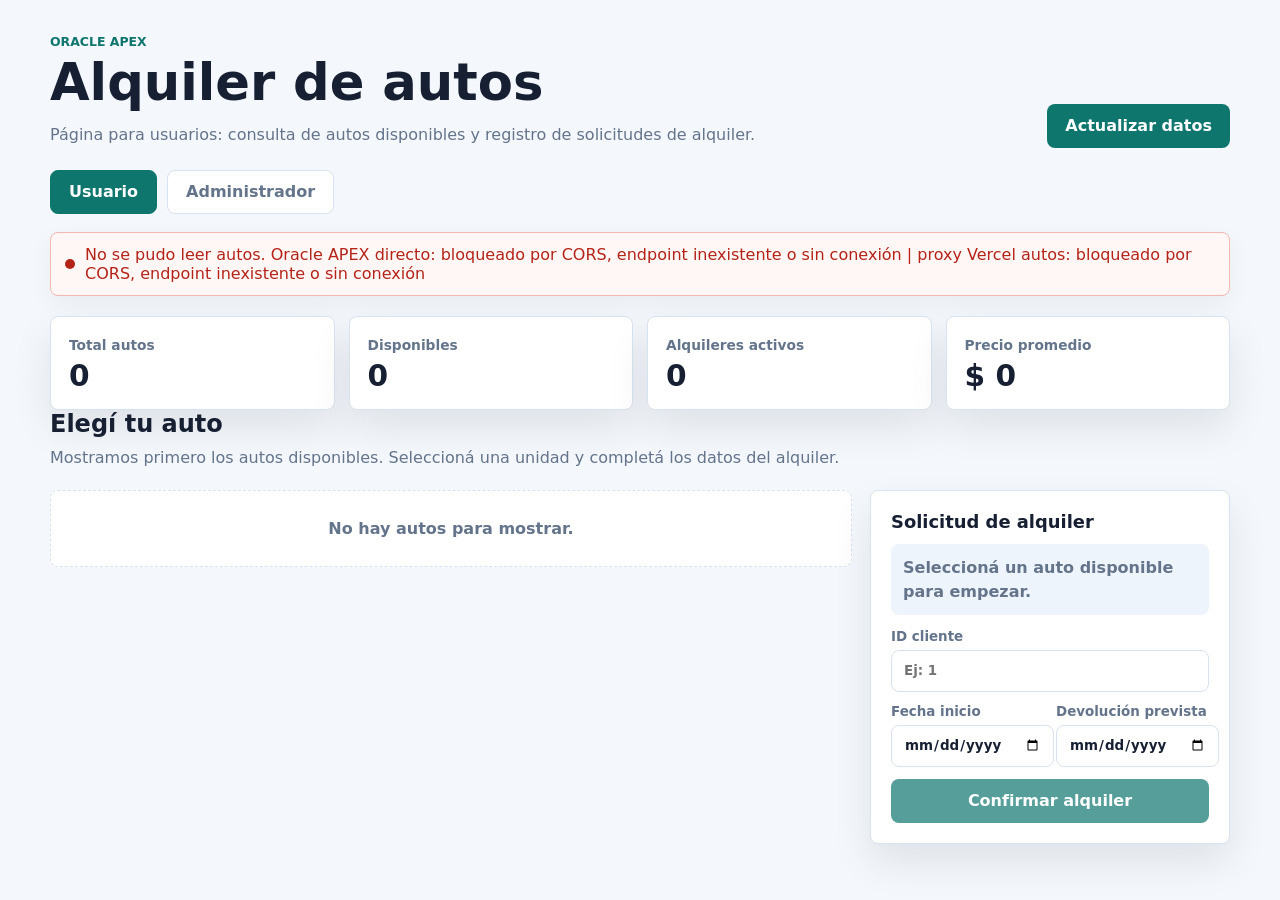
==== commit b734c784: "hola" ====
--- a/index.html
+++ b/index.html
@@ -12,16 +12,16 @@
       <div>
         <p class="eyebrow">Oracle APEX</p>
         <h1>Alquiler de autos</h1>
-        <p class="subtitle">Dos vistas para el flujo completo: usuarios alquilando autos y administración cargando datos operativos en la base.</p>
+        <p class="subtitle">Página para usuarios: consulta de autos disponibles y registro de solicitudes de alquiler.</p>
       </div>
       <div class="actions">
         <button id="refreshButton" type="button">Actualizar datos</button>
       </div>
     </section>
 
-    <nav class="tabs" aria-label="Vistas">
-      <button class="tab-button active" type="button" data-view="usuario">Usuario</button>
-      <button class="tab-button" type="button" data-view="admin">Administrador</button>
+    <nav class="tabs" aria-label="Paginas">
+      <a class="tab-button active" href="index.html">Usuario</a>
+      <a class="tab-button" href="admin.html">Administrador</a>
     </nav>
 
     <div id="status" class="status" role="status" aria-live="polite">
@@ -87,163 +87,6 @@
         </aside>
       </div>
     </section>
-
-    <section id="adminView" class="view">
-      <div class="section-head">
-        <div>
-          <h2>Backoffice</h2>
-          <p>Alta rápida de autos, clientes y alquileres. Requiere que existan los templates REST en ORDS.</p>
-        </div>
-      </div>
-
-      <div class="admin-layout">
-        <article class="panel">
-          <h3>Cargar auto</h3>
-          <form id="autoForm" class="form-grid">
-            <label>
-              Marca
-              <input name="marca" placeholder="Ford" required>
-            </label>
-            <label>
-              Modelo
-              <input name="modelo" placeholder="Ka" required>
-            </label>
-            <label>
-              Patente
-              <input name="patente" placeholder="AA123BB" required>
-            </label>
-            <div class="form-grid two">
-              <label>
-                Estado
-                <select name="estado" required>
-                  <option value="disponible">Disponible</option>
-                  <option value="en_taller">En taller</option>
-                  <option value="alquilado">Alquilado</option>
-                </select>
-              </label>
-              <label>
-                Precio día
-                <input name="precio_dia" type="number" min="0" step="1" required>
-              </label>
-            </div>
-            <button type="submit">Guardar auto</button>
-          </form>
-        </article>
-
-        <article class="panel">
-          <h3>Cargar cliente</h3>
-          <form id="clienteForm" class="form-grid">
-            <div class="form-grid two">
-              <label>
-                Nombre
-                <input name="nombre" required>
-              </label>
-              <label>
-                Apellido
-                <input name="apellido" required>
-              </label>
-            </div>
-            <label>
-              DNI
-              <input name="dni" required>
-            </label>
-            <label>
-              Email
-              <input name="email" type="email">
-            </label>
-            <label>
-              Teléfono
-              <input name="telefono">
-            </label>
-            <button type="submit">Guardar cliente</button>
-          </form>
-        </article>
-
-        <article class="panel">
-          <h3>Cargar alquiler</h3>
-          <form id="adminAlquilerForm" class="form-grid">
-            <div class="form-grid two">
-              <label>
-                ID cliente
-                <input name="id_cliente" type="number" min="1" required>
-              </label>
-              <label>
-                ID auto
-                <input name="id_auto" type="number" min="1" required>
-              </label>
-            </div>
-            <div class="form-grid two">
-              <label>
-                Fecha inicio
-                <input name="fecha_inicio" type="date" required>
-              </label>
-              <label>
-                Devolución prevista
-                <input name="fecha_devolucion_prevista" type="date" required>
-              </label>
-            </div>
-            <label>
-              Estado
-              <select name="estado" required>
-                <option value="activo">Activo</option>
-                <option value="finalizado">Finalizado</option>
-                <option value="cancelado">Cancelado</option>
-              </select>
-            </label>
-            <button type="submit">Guardar alquiler</button>
-          </form>
-        </article>
-      </div>
-
-      <article class="panel table-panel">
-        <div class="section-head">
-          <div>
-            <h3>Autos</h3>
-            <p>Datos actuales del endpoint de autos.</p>
-          </div>
-        </div>
-        <div class="table-wrap">
-          <table>
-            <thead>
-              <tr>
-                <th>ID</th>
-                <th>Marca</th>
-                <th>Modelo</th>
-                <th>Patente</th>
-                <th>Estado</th>
-                <th>Precio día</th>
-              </tr>
-            </thead>
-            <tbody id="autosTableBody"></tbody>
-          </table>
-        </div>
-      </article>
-
-      <article class="panel table-panel">
-        <div class="section-head">
-          <div>
-            <h3>Alquileres</h3>
-            <p>Si el endpoint `/alquileres/` está publicado, se listan acá.</p>
-          </div>
-        </div>
-        <div class="table-wrap">
-          <table>
-            <thead>
-              <tr>
-                <th>ID</th>
-                <th>Cliente</th>
-                <th>Auto</th>
-                <th>Inicio</th>
-                <th>Prevista</th>
-                <th>Real</th>
-                <th>Estado</th>
-              </tr>
-            </thead>
-            <tbody id="alquileresTableBody"></tbody>
-          </table>
-        </div>
-      </article>
-    </section>
   </main>
 
   <script src="js/app.js" defer></script>
--- a/css/styles.css
+++ b/css/styles.css
@@ -85,6 +85,9 @@
 
     button,
     .tab-button {
+      display: inline-flex;
+      align-items: center;
+      justify-content: center;
       border: 0;
       border-radius: 8px;
       background: var(--accent);
@@ -94,6 +97,7 @@
       font-weight: 750;
       min-height: 44px;
       padding: 0 18px;
+      text-decoration: none;
       transition: background 160ms ease, transform 160ms ease;
     }
 
